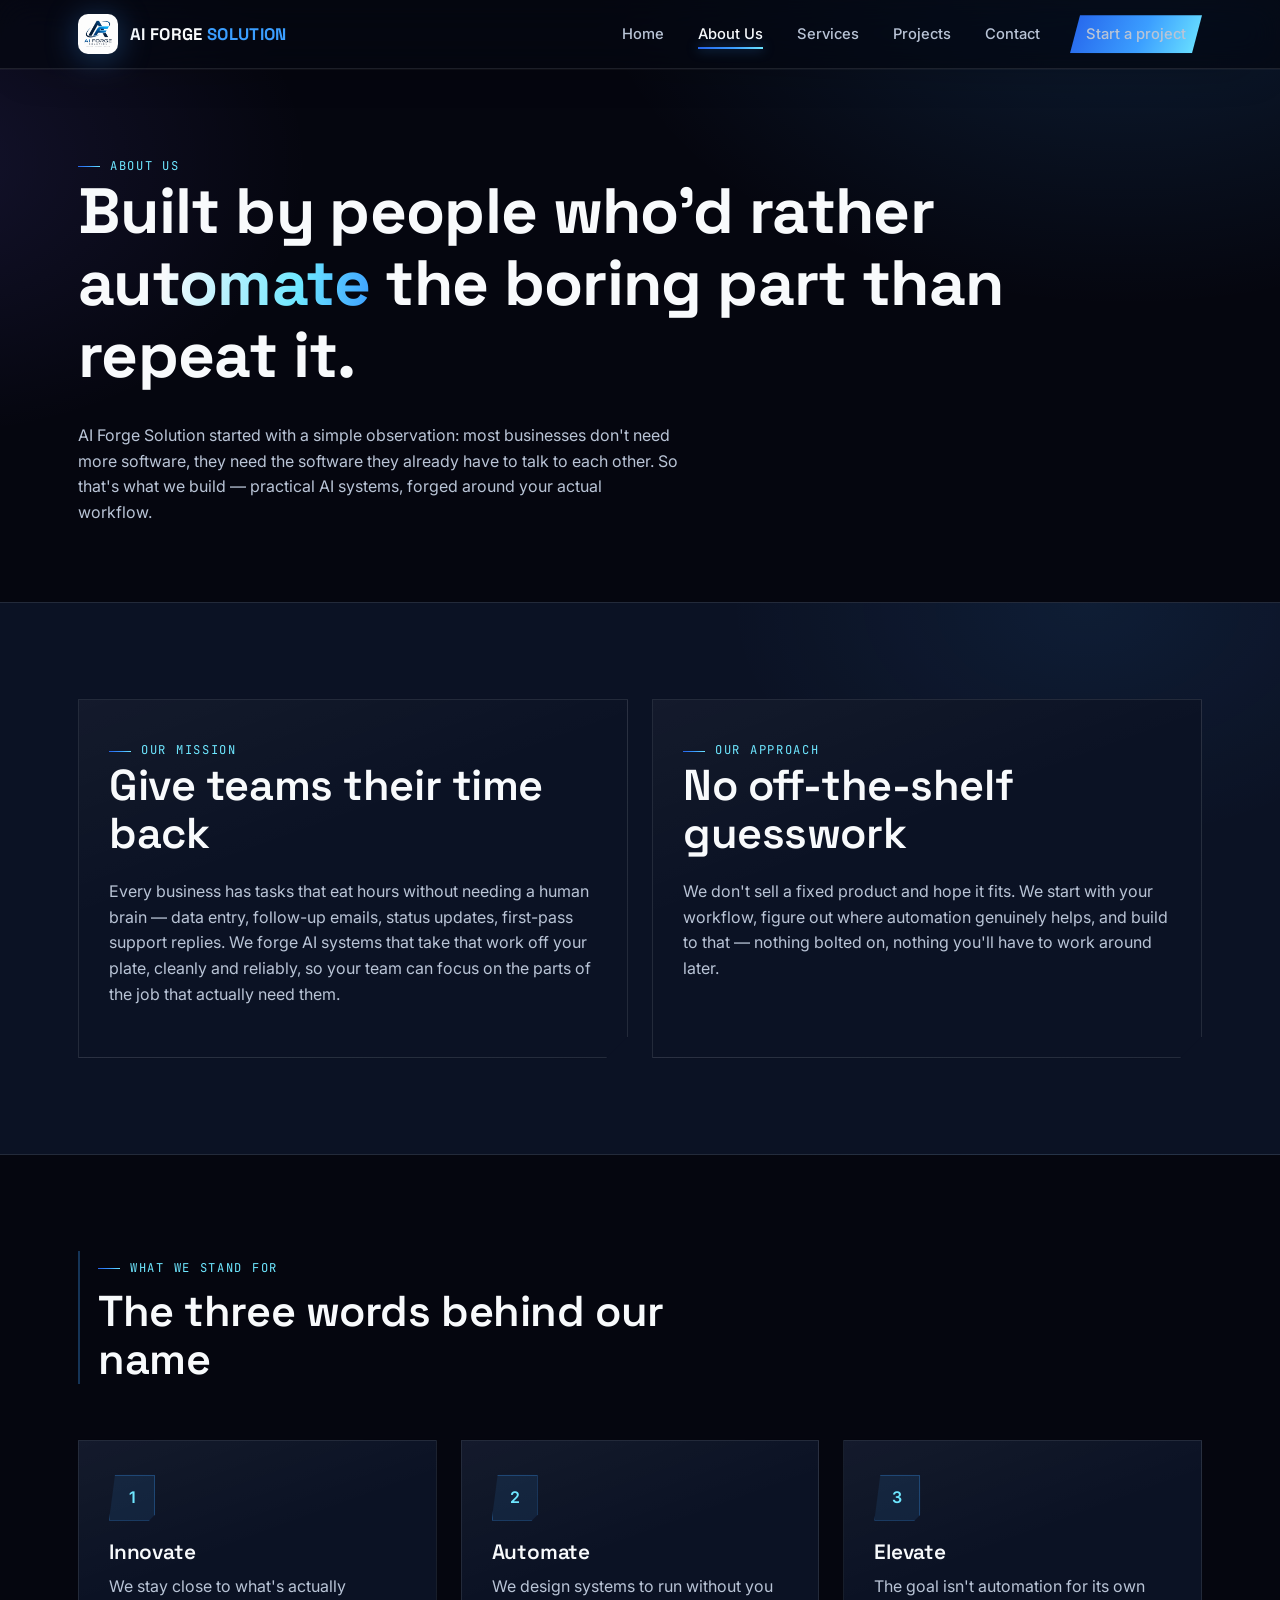
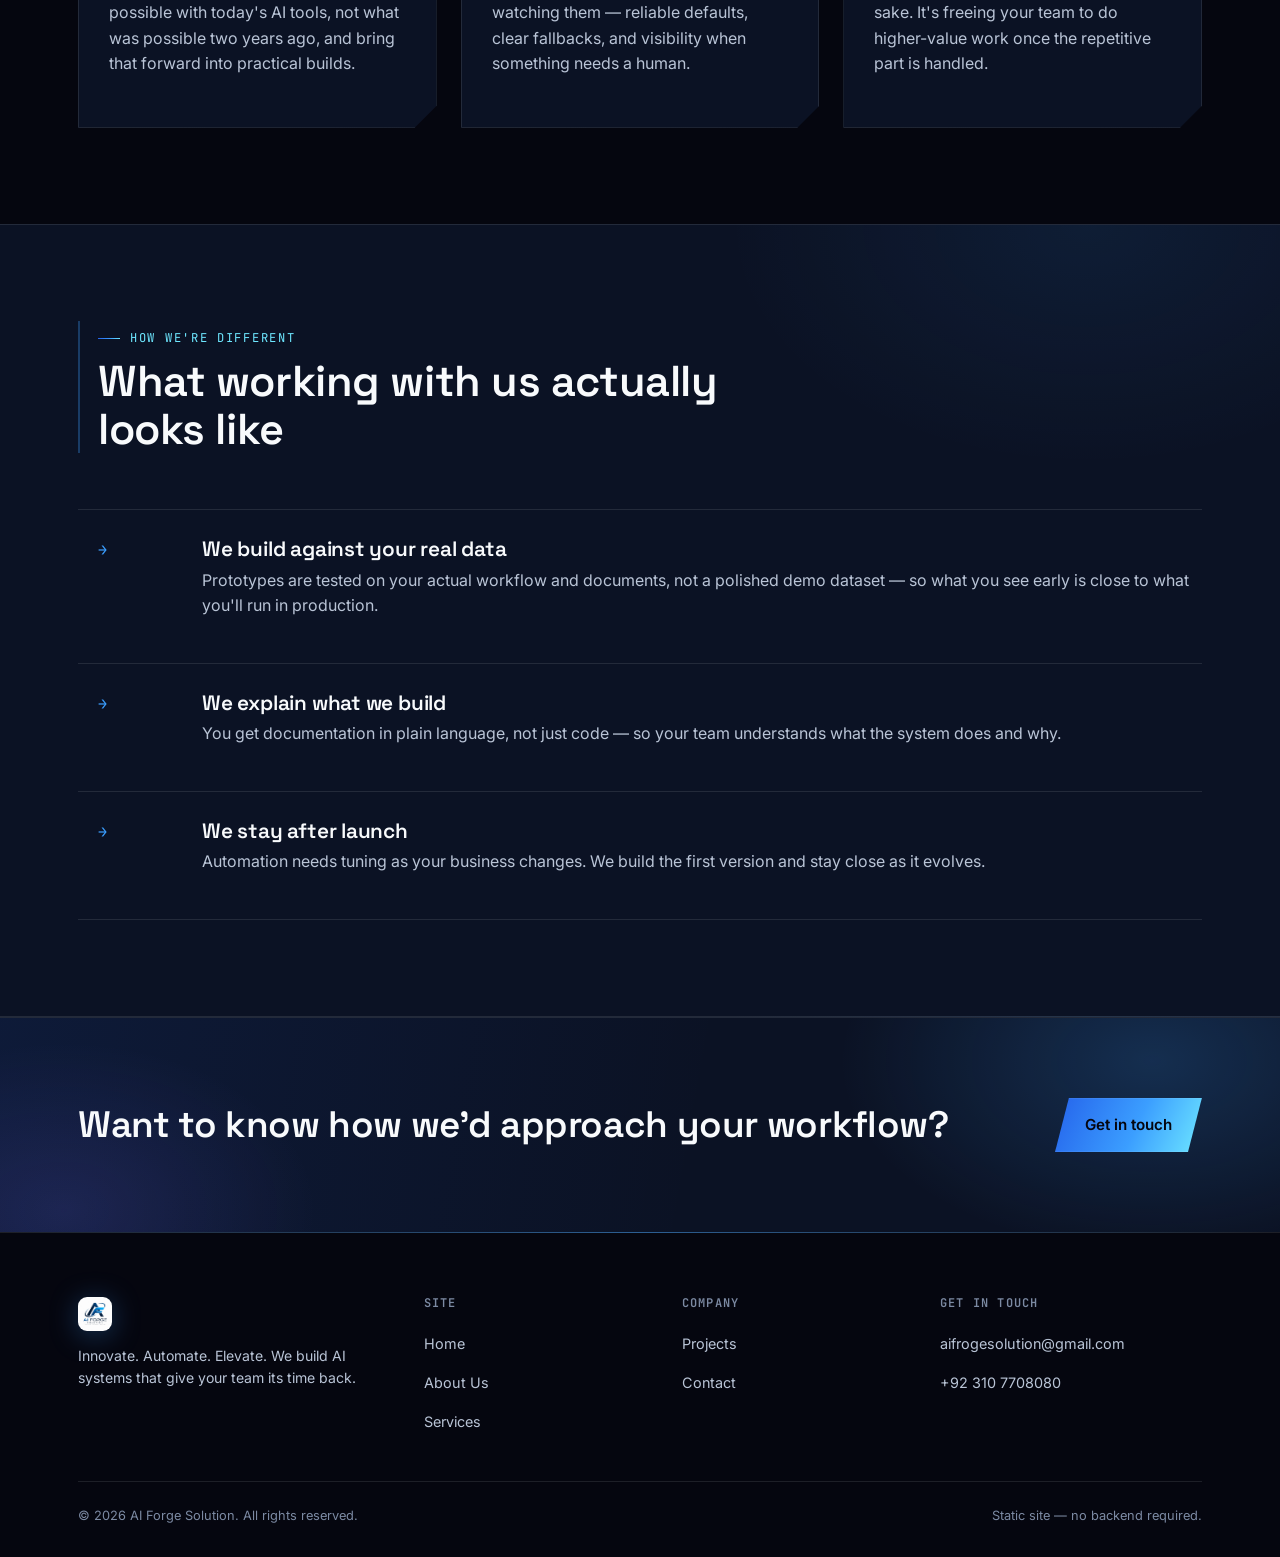
==== about.html @ fad638cb "feat: initial commit for AI Forge Solutions website" ====
﻿<!DOCTYPE html>
<html lang="en">
<head>
<meta charset="UTF-8">
<meta name="viewport" content="width=device-width, initial-scale=1.0">
<title>About Us — AI Forge Solution</title>
<meta name="description" content="Learn what AI Forge Solution stands for, how we work, and why we build AI automation the way we do.">
<link rel="icon" href="images/logo.jpeg">
<link rel="preconnect" href="https://fonts.googleapis.com">
<link href="https://fonts.googleapis.com/css2?family=Space+Grotesk:wght@500;600;700&family=Inter:wght@400;500;600&family=JetBrains+Mono:wght@400;500&display=swap" rel="stylesheet">
<link rel="stylesheet" href="css/style.css">
</head>
<body>

<header class="site-header">
  <nav class="nav">
    <a href="index.html" class="brand">
      <img src="images/logo.jpeg" alt="AI Forge Solution logo">
      <span class="brand-name">AI FORGE <span>SOLUTION</span></span>
    </a>
    <button class="nav-toggle" aria-label="Toggle navigation menu" aria-expanded="false">
      <span></span>
    </button>
    <ul class="nav-links">
      <li><a href="index.html">Home</a></li>
      <li><a href="about.html" class="active">About Us</a></li>
      <li><a href="services.html">Services</a></li>
      <li><a href="projects.html">Projects</a></li>
      <li><a href="contact.html">Contact</a></li>
      <li><a href="contact.html" class="nav-cta">Start a project</a></li>
    </ul>
  </nav>
</header>

<main>

  <section class="page-hero">
    <div class="container">
      <span class="eyebrow">About us</span>
      <h1>Built by people who'd rather <span class="text-grad">automate</span> the boring part than repeat it.</h1>
      <p class="lede">AI Forge Solution started with a simple observation: most businesses don't need more software, they need the software they already have to talk to each other. So that's what we build — practical AI systems, forged around your actual workflow.</p>
    </div>
  </section>

  <section class="section-alt">
    <div class="container grid-2">
      <div class="card">
        <span class="eyebrow">Our mission</span>
        <h2>Give teams their time back</h2>
        <p>Every business has tasks that eat hours without needing a human brain — data entry, follow-up emails, status updates, first-pass support replies. We forge AI systems that take that work off your plate, cleanly and reliably, so your team can focus on the parts of the job that actually need them.</p>
      </div>
      <div class="card">
        <span class="eyebrow">Our approach</span>
        <h2>No off-the-shelf guesswork</h2>
        <p>We don't sell a fixed product and hope it fits. We start with your workflow, figure out where automation genuinely helps, and build to that — nothing bolted on, nothing you'll have to work around later.</p>
      </div>
    </div>
  </section>

  <section>
    <div class="container">
      <div class="section-head">
        <span class="eyebrow">What we stand for</span>
        <h2>The three words behind our name</h2>
      </div>
      <div class="grid-3">
        <div class="card">
          <div class="icon-mark">1</div>
          <h3>Innovate</h3>
          <p>We stay close to what's actually possible with today's AI tools, not what was possible two years ago, and bring that forward into practical builds.</p>
        </div>
        <div class="card">
          <div class="icon-mark">2</div>
          <h3>Automate</h3>
          <p>We design systems to run without you watching them — reliable defaults, clear fallbacks, and visibility when something needs a human.</p>
        </div>
        <div class="card">
          <div class="icon-mark">3</div>
          <h3>Elevate</h3>
          <p>The goal isn't automation for its own sake. It's freeing your team to do higher-value work once the repetitive part is handled.</p>
        </div>
      </div>
    </div>
  </section>

  <section class="section-alt">
    <div class="container">
      <div class="section-head">
        <span class="eyebrow">How we're different</span>
        <h2>What working with us actually looks like</h2>
      </div>
      <div class="process">
        <div class="process-step">
          <span class="idx">→</span>
          <div><h3>We build against your real data</h3><p>Prototypes are tested on your actual workflow and documents, not a polished demo dataset — so what you see early is close to what you'll run in production.</p></div>
        </div>
        <div class="process-step">
          <span class="idx">→</span>
          <div><h3>We explain what we build</h3><p>You get documentation in plain language, not just code — so your team understands what the system does and why.</p></div>
        </div>
        <div class="process-step">
          <span class="idx">→</span>
          <div><h3>We stay after launch</h3><p>Automation needs tuning as your business changes. We build the first version and stay close as it evolves.</p></div>
        </div>
      </div>
    </div>
  </section>

  <section class="cta-band">
    <div class="container">
      <h2>Want to know how we'd approach your workflow?</h2>
      <a href="contact.html" class="btn btn-primary">Get in touch</a>
    </div>
  </section>

</main>

<footer class="site-footer">
  <div class="container">
    <div class="footer-grid">
      <div class="footer-brand">
        <img src="images/logo.jpeg" alt="AI Forge Solution logo">
        <p>Innovate. Automate. Elevate. We build AI systems that give your team its time back.</p>
      </div>
      <div class="footer-col">
        <h4>Site</h4>
        <a href="index.html">Home</a>
        <a href="about.html">About Us</a>
        <a href="services.html">Services</a>
      </div>
      <div class="footer-col">
        <h4>Company</h4>
        <a href="projects.html">Projects</a>
        <a href="contact.html">Contact</a>
      </div>
      <div class="footer-col">
        <h4>Get in touch</h4>
        <a href="mailto:aifrogesolution@gmail.com">aifrogesolution@gmail.com</a>
        <a href="tel:+923107708080">+92 310 7708080</a>
      </div>
    </div>
    <div class="footer-bottom">
      <span>© 2026 AI Forge Solution. All rights reserved.</span>
      <span>Static site — no backend required.</span>
    </div>
  </div>
</footer>

<script src="js/main.js"></script>
</body>
</html>
---- css/style.css ----
/* ========================================================
   AI FORGE SOLUTION — design tokens
   ======================================================== */
:root{
  --navy-deep:   #05060f;
  --navy:        #0b1224;
  --navy-soft:   #131f3d;
  --blue:        #2563eb;
  --blue-bright: #3b9eff;
  --cyan:        #6ee7ff;
  --violet:      #7c6cff;
  --white:       #f8fafc;
  --mist:        #b9c4d6;
  --slate:       #7c8aa3;
  --line:        rgba(246,248,251,0.10);

  --grad-forge: linear-gradient(115deg, var(--blue) 0%, var(--blue-bright) 55%, var(--cyan) 100%);
  --grad-text:  linear-gradient(100deg, var(--white) 30%, var(--cyan) 75%, var(--blue-bright) 100%);
  --glow-blue:  0 0 0 1px rgba(59,158,255,0.18), 0 20px 60px -20px rgba(37,99,235,0.55);
  --glow-soft:  0 10px 40px -14px rgba(0,0,0,0.6);

  --font-display: "Space Grotesk", "Segoe UI", sans-serif;
  --font-body: "Inter", "Segoe UI", sans-serif;
  --font-mono: "JetBrains Mono", "Courier New", monospace;

  --edge: 14px; /* angular clip amount, echoes the logo's cut geometry */
  --container: 1180px;
}

*,*::before,*::after{ box-sizing:border-box; }
html{ scroll-behavior:smooth; }
body{
  margin:0;
  background:
    radial-gradient(900px 600px at 88% -6%, rgba(59,158,255,0.16), transparent 60%),
    radial-gradient(700px 500px at -6% 18%, rgba(124,108,255,0.12), transparent 55%),
    radial-gradient(1000px 700px at 50% 115%, rgba(37,99,235,0.10), transparent 60%),
    var(--navy-deep);
  background-attachment:fixed;
  color:var(--white);
  font-family:var(--font-body);
  font-size:16px;
  line-height:1.6;
  -webkit-font-smoothing:antialiased;
}
img{ max-width:100%; display:block; }
a{ color:inherit; text-decoration:none; }
ul{ list-style:none; margin:0; padding:0; }
button{ font-family:inherit; }

::selection{ background:rgba(59,158,255,0.32); color:var(--white); }

/* slim custom scrollbar for a more crafted feel */
::-webkit-scrollbar{ width:10px; height:10px; }
::-webkit-scrollbar-track{ background:var(--navy-deep); }
::-webkit-scrollbar-thumb{ background:linear-gradient(180deg, var(--blue), var(--blue-bright)); border-radius:0; border:2px solid var(--navy-deep); }
html{ scrollbar-width:thin; scrollbar-color:var(--blue-bright) var(--navy-deep); }

h1,h2,h3,h4{
  font-family:var(--font-display);
  font-weight:600;
  line-height:1.12;
  margin:0 0 .5em;
  letter-spacing:-0.01em;
}
h1{ font-size:clamp(2.4rem, 5vw, 4.4rem); font-weight:700; }
h2{ font-size:clamp(1.9rem, 3.4vw, 2.7rem); }
h3{ font-size:1.3rem; }
p{ margin:0 0 1em; color:var(--mist); }

.text-grad{
  background:var(--grad-text);
  -webkit-background-clip:text;
  background-clip:text;
  color:transparent;
}

.container{
  max-width:var(--container);
  margin:0 auto;
  padding:0 28px;
}

.eyebrow{
  display:inline-flex;
  align-items:center;
  gap:10px;
  font-family:var(--font-mono);
  font-size:.76rem;
  letter-spacing:.14em;
  text-transform:uppercase;
  color:var(--cyan);
}
.eyebrow::before{
  content:"";
  width:22px; height:1px;
  background:var(--grad-forge);
}

/* focus visibility */
a:focus-visible,button:focus-visible,input:focus-visible,textarea:focus-visible{
  outline:2px solid var(--cyan);
  outline-offset:3px;
}
@media (prefers-reduced-motion: reduce){
  *{ animation-duration:0.001ms !important; animation-iteration-count:1 !important; transition-duration:0.001ms !important; scroll-behavior:auto !important; }
}

/* ========================================================
   HEADER / NAV
   ======================================================== */
.site-header{
  position:sticky; top:0; z-index:100;
  background:rgba(5,7,16,0.72);
  backdrop-filter:blur(16px) saturate(140%);
  -webkit-backdrop-filter:blur(16px) saturate(140%);
  border-bottom:1px solid var(--line);
  box-shadow:0 1px 0 rgba(255,255,255,0.04), 0 20px 40px -30px rgba(0,0,0,0.8);
}
.nav{
  display:flex; align-items:center; justify-content:space-between;
  padding:14px 28px;
  max-width:var(--container);
  margin:0 auto;
}
.brand{ display:flex; align-items:center; gap:12px; }
.brand img{ height:40px; width:auto; border-radius:10px; filter:drop-shadow(0 4px 16px rgba(59,158,255,0.35)); }
.brand-name{ font-family:var(--font-display); font-weight:700; font-size:1.05rem; letter-spacing:.02em; }
.brand-name span{ color:var(--blue-bright); }

.nav-links{ display:flex; align-items:center; gap:2px; }
.nav-links a{
  position:relative;
  padding:10px 16px;
  font-size:.92rem;
  font-weight:500;
  color:var(--mist);
  transition:color .2s ease;
}
.nav-links a::before{
  content:"";
  position:absolute; left:16px; right:16px; bottom:4px; height:1px;
  background:var(--blue-bright);
  transform:scaleX(0);
  transform-origin:left;
  transition:transform .25s ease;
}
.nav-links a:hover{ color:var(--white); }
.nav-links a:hover::before{ transform:scaleX(1); }
.nav-links a.active{ color:var(--white); }
.nav-links a.active::after{
  content:"";
  position:absolute; left:16px; right:16px; bottom:4px; height:2px;
  background:var(--grad-forge);
  box-shadow:0 0 12px rgba(59,158,255,0.7);
}
.nav-links a.active:hover::before{ transform:scaleX(0); }

.nav-cta{
  margin-left:12px;
  padding:10px 22px;
  font-size:.88rem;
  font-weight:700;
  color:var(--navy-deep);
  background:var(--grad-forge);
  clip-path:polygon(10px 0,100% 0,calc(100% - 10px) 100%,0 100%);
  box-shadow:0 8px 24px -8px rgba(59,158,255,0.6);
  transition:filter .2s ease, transform .2s ease, box-shadow .2s ease;
}
.nav-cta:hover{ filter:brightness(1.12); transform:translateY(-2px); box-shadow:0 12px 30px -8px rgba(59,158,255,0.8); }

.nav-toggle{
  display:none;
  background:none; border:none; cursor:pointer;
  width:34px; height:34px;
  align-items:center; justify-content:center;
}
.nav-toggle span, .nav-toggle span::before, .nav-toggle span::after{
  content:""; display:block;
  width:22px; height:2px; background:var(--white);
  position:relative; transition:transform .2s ease, opacity .2s ease;
}
.nav-toggle span::before{ position:absolute; top:-7px; }
.nav-toggle span::after{ position:absolute; top:7px; }

@media (max-width:880px){
  .nav-toggle{ display:flex; }
  .nav-links{
    position:absolute; top:100%; left:0; right:0;
    flex-direction:column; align-items:stretch;
    background:var(--navy);
    border-bottom:1px solid var(--line);
    padding:10px 20px 20px;
    display:none;
  }
  .nav-links.open{ display:flex; }
  .nav-links a{ padding:14px 6px; border-bottom:1px solid var(--line); }
  .nav-cta{ margin:12px 6px 0; text-align:center; }
}

/* ========================================================
   BUTTONS
   ======================================================== */
.btn{
  display:inline-flex; align-items:center; gap:10px;
  padding:15px 30px;
  font-family:var(--font-body);
  font-weight:600; font-size:.95rem;
  cursor:pointer; border:none;
  transition:transform .22s cubic-bezier(.2,.7,.3,1), filter .2s ease, background .2s ease, color .2s ease, box-shadow .22s ease, border-color .2s ease;
}
.btn-primary{
  color:var(--navy-deep);
  background:var(--grad-forge);
  clip-path:polygon(14px 0,100% 0,calc(100% - 14px) 100%,0 100%);
  box-shadow:0 14px 34px -12px rgba(59,158,255,0.65), 0 0 0 1px rgba(255,255,255,0.06) inset;
}
.btn-primary:hover{ transform:translateY(-3px); filter:brightness(1.08); box-shadow:0 20px 44px -12px rgba(59,158,255,0.8); }
.btn-ghost{
  color:var(--white);
  background:rgba(255,255,255,0.02);
  border:1px solid var(--line);
  clip-path:polygon(14px 0,100% 0,calc(100% - 14px) 100%,0 100%);
}
.btn-ghost:hover{ border-color:var(--blue-bright); color:var(--cyan); transform:translateY(-3px); background:rgba(59,158,255,0.06); }

/* ========================================================
   HERO (shared pattern, angular forge motif)
   ======================================================== */
.hero{
  position:relative;
  padding:130px 0 100px;
  overflow:hidden;
  border-bottom:1px solid var(--line);
  background-image:
    linear-gradient(rgba(255,255,255,0.03) 1px, transparent 1px),
    linear-gradient(90deg, rgba(255,255,255,0.03) 1px, transparent 1px);
  background-size:56px 56px;
  background-position:center top;
}
.hero::before{
  /* angular structural echo of the logo's A/F cut */
  content:"";
  position:absolute; top:-16%; right:-10%;
  width:760px; height:760px;
  background:
    linear-gradient(135deg, transparent 48%, rgba(59,158,255,0.14) 50%, transparent 52%),
    radial-gradient(circle at 70% 30%, rgba(59,158,255,0.18), transparent 62%);
  pointer-events:none;
}
.hero::after{
  content:"";
  position:absolute; bottom:-30%; left:-10%;
  width:500px; height:500px;
  background:radial-gradient(circle, rgba(124,108,255,0.14), transparent 65%);
  pointer-events:none;
}
.hero-grid{
  display:grid; grid-template-columns:1.15fr .85fr; gap:60px; align-items:center;
  position:relative; z-index:1;
}
.hero h1{ margin-bottom:.35em; }
.hero .lede{ font-size:1.15rem; max-width:46ch; }
.hero-actions{ display:flex; gap:14px; margin-top:34px; flex-wrap:wrap; }

.hero-mark{
  position:relative;
  justify-self:end;
  width:100%; max-width:360px;
  margin-top: 40px;
  aspect-ratio: 1 / 1;
}
.hero-mark::before{
  content:"";
  position:absolute; inset:-15%;
  background:radial-gradient(circle, rgba(59,158,255,0.22), transparent 68%);
  filter:blur(6px);
  z-index:-1;
}
.hero-mark img{
  width:100%;
  height:100%;
  object-fit: cover;
  border-radius:50%;
  filter:drop-shadow(0 25px 70px rgba(37,99,235,0.45));
  animation:float 6s ease-in-out infinite;
}
@keyframes float{
  0%,100%{ transform:translateY(0); }
  50%{ transform:translateY(-14px); }
}
@media (prefers-reduced-motion: reduce){
  .hero-mark img{ animation:none; }
}

.page-hero{
  padding:80px 0 60px;
}
.page-hero .lede{ max-width:60ch; }

@media (max-width:900px){
  .hero-grid{ grid-template-columns:1fr; }
  .hero-mark{ justify-self:start; max-width:220px; order:-1; }
}

/* ========================================================
   SECTIONS
   ======================================================== */
section{ padding:96px 0; }
.section-alt{
  position:relative;
  background:
    radial-gradient(600px 400px at 85% 0%, rgba(59,158,255,0.08), transparent 60%),
    var(--navy);
  border-top:1px solid var(--line); border-bottom:1px solid var(--line);
}
.section-head{ max-width:640px; margin-bottom:56px; padding-left:18px; border-left:2px solid rgba(59,158,255,0.3); }
.section-head h2{ margin-top:.2em; }
.section-head p{ margin-top:14px; }

/* forge-cut card: angular corners echoing the A/F letterforms */
.card{
  position:relative;
  background:linear-gradient(160deg, rgba(255,255,255,0.035), rgba(255,255,255,0) 40%), var(--navy);
  border:1px solid var(--line);
  padding:34px 30px;
  clip-path:polygon(0 0, 100% 0, 100% calc(100% - 22px), calc(100% - 22px) 100%, 0 100%);
  box-shadow:var(--glow-soft);
  overflow:hidden;
  transition:border-color .25s ease, transform .28s cubic-bezier(.2,.7,.3,1), box-shadow .28s ease;
}
.card::before{
  content:"";
  position:absolute; top:0; left:0; right:0; height:2px;
  background:var(--grad-forge);
  transform:scaleX(0);
  transform-origin:left;
  transition:transform .35s cubic-bezier(.2,.7,.3,1);
}
.card:hover::before{ transform:scaleX(1); }
.card:hover{
  border-color:rgba(59,158,255,0.45);
  transform:translateY(-6px);
  box-shadow:var(--glow-blue);
}

.grid-3{ display:grid; grid-template-columns:repeat(3,1fr); gap:24px; }
.grid-4{ display:grid; grid-template-columns:repeat(4,1fr); gap:22px; }
.grid-2{ display:grid; grid-template-columns:1fr 1fr; gap:24px; }
@media (max-width:900px){
  .grid-3,.grid-4{ grid-template-columns:repeat(2,1fr); }
}
@media (max-width:600px){
  .grid-3,.grid-4,.grid-2{ grid-template-columns:1fr; }
}

.icon-mark{
  width:46px; height:46px;
  display:flex; align-items:center; justify-content:center;
  background:rgba(59,158,255,0.1);
  border:1px solid rgba(59,158,255,0.28);
  margin-bottom:20px;
  clip-path:polygon(6px 0,100% 0,100% calc(100% - 6px),calc(100% - 6px) 100%,0 100%);
  color:var(--cyan);
  font-weight:600;
  box-shadow:0 0 24px -8px rgba(59,158,255,0.5);
}

/* stat strip */
.stat-strip{
  display:grid; grid-template-columns:repeat(4,1fr);
  gap:1px;
  background:var(--line);
  border:1px solid var(--line);
  box-shadow:var(--glow-soft);
}
.stat{
  position:relative;
  background:var(--navy-deep);
  padding:34px 26px;
  text-align:left;
  overflow:hidden;
  transition:background .25s ease;
}
.stat::before{
  content:"";
  position:absolute; top:0; left:0; right:0; height:2px;
  background:var(--grad-forge);
  transform:scaleX(0); transform-origin:left;
  transition:transform .3s ease;
}
.stat:hover::before{ transform:scaleX(1); }
.stat:hover{ background:#080f20; }
.stat .num{ font-family:var(--font-display); font-size:2.3rem; font-weight:700; color:var(--white); }
.stat .num span{ color:var(--blue-bright); text-shadow:0 0 20px rgba(59,158,255,0.5); }
.stat .label{ font-family:var(--font-mono); font-size:.74rem; letter-spacing:.08em; text-transform:uppercase; color:var(--slate); margin-top:8px; }
@media (max-width:760px){ .stat-strip{ grid-template-columns:repeat(2,1fr); } }

/* process / timeline (order carries real info here) */
.process{ display:flex; flex-direction:column; }
.process-step{
  position:relative;
  display:grid; grid-template-columns:80px 1fr;
  gap:24px;
  padding:28px 0 28px 20px;
  border-top:1px solid var(--line);
  transition:padding-left .25s ease, background .25s ease;
}
.process-step::before{
  content:"";
  position:absolute; left:0; top:0; bottom:0; width:2px;
  background:var(--grad-forge);
  transform:scaleY(0);
  transform-origin:top;
  transition:transform .3s ease;
}
.process-step:hover{ padding-left:28px; background:rgba(59,158,255,0.03); }
.process-step:hover::before{ transform:scaleY(1); }
.process-step:last-child{ border-bottom:1px solid var(--line); }
.process-step .idx{ font-family:var(--font-mono); color:var(--blue-bright); font-size:.95rem; }
.process-step h3{ margin-bottom:6px; }

/* CTA band */
.cta-band{
  position:relative;
  padding:80px 0;
  background:var(--navy);
  border-top:1px solid var(--line);
  overflow:hidden;
}
.cta-band::before{
  content:"";
  position:absolute; inset:0;
  background:
    radial-gradient(520px 320px at 90% 20%, rgba(59,158,255,0.2), transparent 60%),
    radial-gradient(420px 280px at 5% 90%, rgba(124,108,255,0.14), transparent 60%),
    linear-gradient(100deg, rgba(37,99,235,0.1), transparent 55%);
}
.cta-band h2{ font-size:clamp(1.7rem, 3vw, 2.3rem); }
.cta-band .container{
  position:relative; z-index:1;
  display:flex; align-items:center; justify-content:space-between; gap:24px; flex-wrap:wrap;
}
.cta-band h2{ margin:0; }

/* team */
.team-card{ text-align:left; }
.team-photo{
  width:100%; aspect-ratio:1/1;
  background:
    radial-gradient(120px 120px at 30% 20%, rgba(59,158,255,0.25), transparent 70%),
    linear-gradient(150deg, var(--navy-soft), var(--navy));
  border:1px solid var(--line);
  margin-bottom:20px;
  display:flex; align-items:center; justify-content:center;
  clip-path:polygon(0 0, 100% 0, 100% calc(100% - 26px), calc(100% - 26px) 100%, 0 100%);
  font-family:var(--font-display); font-size:2.5rem; font-weight:700; color:var(--blue-bright);
  text-shadow:0 0 30px rgba(59,158,255,0.5);
}
.team-card h3{ margin-bottom:2px; }
.team-role{ font-family:var(--font-mono); font-size:.78rem; letter-spacing:.06em; text-transform:uppercase; color:var(--cyan); margin-bottom:12px; display:block; }

/* projects */
.project-card{ display:flex; flex-direction:column; height:100%; min-height:320px; }
.project-block{ margin-bottom:18px; }
.project-block .eyebrow{ margin-bottom:6px; }
.project-block p{ margin:0; }
.project-features{ list-style:none; margin:6px 0 0; padding:0; }
.project-features li{ color:var(--mist); padding:8px 0 8px 22px; position:relative; border-top:1px solid var(--line); font-size:.92rem; }
.project-features li:first-child{ border-top:none; }
.project-features li::before{ content:"→"; position:absolute; left:0; color:var(--blue-bright); }
.project-note{ font-size:.82rem; color:var(--slate); border-left:2px solid rgba(59,158,255,0.3); padding-left:14px; margin:0 0 20px; }
.project-tag-row{ display:flex; gap:8px; flex-wrap:wrap; margin-top:auto; padding-top:20px; }
.tag{
  font-family:var(--font-mono); font-size:.7rem; letter-spacing:.05em; text-transform:uppercase;
  color:var(--slate); border:1px solid var(--line); padding:5px 10px;
  transition:border-color .2s ease, color .2s ease;
}
.card:hover .tag{ border-color:rgba(59,158,255,0.3); color:var(--mist); }

/* in-card screenshot (regular cards) */
.project-card-shot{ margin: 4px 0 22px; }
.project-shot-sm{
  border: 1px solid rgba(59,158,255,0.2);
  overflow: hidden;
  background: #0d0d0d;
  clip-path: polygon(0 0, 100% 0, 100% calc(100% - 10px), calc(100% - 10px) 100%, 0 100%);
  box-shadow: 0 8px 30px -8px rgba(37,99,235,0.3), 0 0 60px -20px rgba(110,231,255,0.12);
  transition: box-shadow 0.3s ease, transform 0.3s ease;
}
.project-shot-sm .project-shot-bar{ padding: 8px 12px; }
.project-shot-sm .project-shot-bar span{ width: 8px; height: 8px; }
.project-shot-sm img{
  width:100%;
  height: 220px;
  object-fit: cover;
  object-position: top;
  display:block;
  opacity:0.92;
  transition: opacity 0.3s ease, transform 0.4s ease;
}
.card:hover .project-shot-sm{
  box-shadow: 0 12px 40px -8px rgba(37,99,235,0.5), 0 0 80px -15px rgba(110,231,255,0.2);
  transform: translateY(-2px);
}
.card:hover .project-shot-sm img{ opacity: 1; transform: scale(1.02); }

/* ── featured project card ───────────────────────────────── */
#projects-featured{ margin-bottom:40px; }

.project-featured{
  border:1px solid rgba(59,158,255,0.22) !important;
  background: linear-gradient(135deg, rgba(11,18,36,0.95) 0%, rgba(19,31,61,0.85) 100%) !important;
  box-shadow: 0 0 0 1px rgba(59,158,255,0.10), 0 30px 80px -20px rgba(37,99,235,0.35), inset 0 1px 0 rgba(255,255,255,0.04) !important;
  padding: 0 !important;
  overflow: hidden;
  position: relative;
}
.project-featured::before{
  content:"";
  position:absolute; inset:0;
  background: radial-gradient(600px 400px at 70% 50%, rgba(59,158,255,0.06), transparent 70%);
  pointer-events:none;
}

.project-featured-inner{
  display: grid;
  grid-template-columns: 1fr 1fr;
  gap: 0;
  align-items: center;
  min-height: 520px;
}

.project-featured-content{
  padding: 48px 48px 48px 48px;
  display: flex;
  flex-direction: column;
}

.project-badge{
  display: inline-flex;
  align-items: center;
  gap: 8px;
  font-family: var(--font-mono);
  font-size: .68rem;
  letter-spacing: .1em;
  text-transform: uppercase;
  color: var(--cyan);
  border: 1px solid rgba(110,231,255,0.3);
  background: rgba(110,231,255,0.06);
  padding: 5px 14px;
  margin-bottom: 20px;
  width: fit-content;
}
.project-badge::before{
  content:"";
  width:6px; height:6px;
  border-radius:50%;
  background:var(--cyan);
  box-shadow: 0 0 8px var(--cyan);
  animation: pulse-dot 2s ease-in-out infinite;
}
@keyframes pulse-dot{
  0%,100%{ opacity:1; transform:scale(1); }
  50%{ opacity:.5; transform:scale(0.75); }
}

.project-featured h3{
  font-size: clamp(1.3rem, 2.5vw, 1.8rem);
  margin: 0 0 24px;
  line-height: 1.25;
  background: var(--grad-text);
  -webkit-background-clip: text;
  -webkit-text-fill-color: transparent;
  background-clip: text;
}

/* screenshot side */
.project-featured-shot{
  padding: 32px 40px 32px 0;
  display: flex;
  align-items: center;
  justify-content: center;
  position: relative;
}

.project-shot-frame{
  width: 100%;
  border-radius: 0;
  border: 1px solid rgba(59,158,255,0.25);
  overflow: hidden;
  background: #0d0d0d;
  box-shadow:
    0 0 0 1px rgba(59,158,255,0.12),
    0 20px 60px -10px rgba(37,99,235,0.45),
    0 0 120px -30px rgba(110,231,255,0.2);
  position: relative;
  clip-path: polygon(0 0, 100% 0, 100% calc(100% - 12px), calc(100% - 12px) 100%, 0 100%);
  transition: box-shadow 0.4s ease, transform 0.4s ease;
}
.project-featured:hover .project-shot-frame{
  box-shadow:
    0 0 0 1px rgba(59,158,255,0.3),
    0 30px 80px -10px rgba(37,99,235,0.6),
    0 0 160px -20px rgba(110,231,255,0.3);
  transform: translateY(-4px) scale(1.01);
}

/* fake browser chrome bar */
.project-shot-bar{
  display: flex;
  gap: 6px;
  align-items: center;
  padding: 10px 14px;
  background: rgba(255,255,255,0.04);
  border-bottom: 1px solid rgba(255,255,255,0.06);
}
.project-shot-bar span{
  width: 10px; height: 10px;
  border-radius: 50%;
}
.project-shot-bar span:nth-child(1){ background: #ff5f57; }
.project-shot-bar span:nth-child(2){ background: #ffbd2e; }
.project-shot-bar span:nth-child(3){ background: #28c840; }

.project-shot-frame img{
  width: 100%;
  display: block;
  opacity: 0.92;
  transition: opacity 0.3s ease;
}
.project-featured:hover .project-shot-frame img{ opacity: 1; }

/* responsive */
@media (max-width: 900px){
  .project-featured-inner{ grid-template-columns: 1fr; min-height:auto; }
  .project-featured-content{ padding: 36px 28px 24px; }
  .project-featured-shot{ padding: 0 28px 36px; }
}

/* pricing-ish / service detail */
.service-detail{
  display:grid; grid-template-columns:.9fr 1.1fr; gap:60px; align-items:start;
  padding:60px 0;
  border-top:1px solid var(--line);
}
.service-detail:last-child{ padding-bottom:0; }
.service-detail ul{ margin-top:18px; }
.service-detail li{
  color:var(--mist); padding:10px 0 10px 24px; position:relative;
  border-top:1px solid var(--line);
}
.service-detail li:first-child{ border-top:none; }
.service-detail li::before{ content:"→"; position:absolute; left:0; color:var(--blue-bright); }
@media (max-width:820px){ .service-detail{ grid-template-columns:1fr; gap:24px; } }

/* forms */
.form-grid{ display:grid; grid-template-columns:1fr 1fr; gap:20px; }
.field{ display:flex; flex-direction:column; gap:8px; }
.field.full{ grid-column:1/-1; }
.field label{ font-family:var(--font-mono); font-size:.74rem; letter-spacing:.08em; text-transform:uppercase; color:var(--slate); }
.field input, .field select, .field textarea{
  background:rgba(255,255,255,0.02);
  border:1px solid var(--line);
  color:var(--white);
  padding:14px 15px;
  font-family:var(--font-body); font-size:.95rem;
  transition:border-color .2s ease, box-shadow .2s ease, background .2s ease;
}
.field textarea{ resize:vertical; min-height:130px; }
.field input:focus, .field select:focus, .field textarea:focus{
  border-color:var(--blue-bright);
  outline:none;
  background:rgba(59,158,255,0.04);
  box-shadow:0 0 0 3px rgba(59,158,255,0.15);
}
.form-note{ font-size:.82rem; color:var(--slate); margin-top:10px; }
@media (max-width:640px){ .form-grid{ grid-template-columns:1fr; } }

.contact-info-card{ display:flex; flex-direction:column; gap:26px; }
.contact-line{ display:flex; gap:16px; align-items:flex-start; }
.contact-line h4{ margin:0 0 4px; font-family:var(--font-body); font-size:.95rem; color:var(--white); }
.contact-line p{ margin:0; font-size:.9rem; }
.contact-line a{ transition:color .2s ease; }
.contact-line a:hover{ color:var(--cyan); }

/* footer */
.site-footer{
  position:relative;
  border-top:1px solid var(--line);
  padding:64px 0 30px;
  background:var(--navy-deep);
}
.site-footer::before{
  content:"";
  position:absolute; top:-1px; left:0; right:0; height:1px;
  background:linear-gradient(90deg, transparent, rgba(59,158,255,0.5), transparent);
}
.footer-grid{ display:grid; grid-template-columns:1.4fr 1fr 1fr 1.2fr; gap:40px; margin-bottom:40px; }
.footer-brand img{ height:34px; margin-bottom:14px; border-radius:9px; filter:drop-shadow(0 4px 14px rgba(59,158,255,0.3)); }
.footer-brand p{ font-size:.88rem; max-width:32ch; }
.footer-col{
  display:flex;
  flex-direction:column;
  flex-wrap:nowrap;
  gap:0;
}
.footer-col h4{
  font-family:var(--font-mono);
  font-size:.75rem;
  letter-spacing:.1em;
  text-transform:uppercase;
  color:var(--slate);
  margin-bottom:14px;
}
.footer-col a{
  position:relative;
  display:block;
  width:fit-content;
  font-size:.9rem;
  color:var(--mist);
  padding:8px 0;
  transition:color .2s ease;
}
.footer-col a::after{
  content:"";
  position:absolute; left:0; right:0; bottom:2px; height:1px;
  background:var(--cyan);
  transform:scaleX(0); transform-origin:left;
  transition:transform .25s ease;
}
.footer-col a:hover{ color:var(--cyan); }
.footer-col a:hover::after{ transform:scaleX(1); }
.footer-bottom{
  display:flex; justify-content:space-between; align-items:center; flex-wrap:wrap; gap:10px;
  border-top:1px solid var(--line); padding-top:24px;
  font-size:.8rem; color:var(--slate);
}
@media (max-width:860px){ .footer-grid{ grid-template-columns:1fr 1fr; } }
@media (max-width:520px){ .footer-grid{ grid-template-columns:1fr; } }

/* misc utility */
.center{ text-align:center; margin-left:auto; margin-right:auto; }
.mt-lg{ margin-top:48px; }

/* scroll reveal, applied via IntersectionObserver in main.js */
.reveal-item{
  opacity:0;
  transform:translateY(22px);
  transition:opacity .7s cubic-bezier(.2,.7,.3,1), transform .7s cubic-bezier(.2,.7,.3,1);
}
.reveal-item.in-view{ opacity:1; transform:translateY(0); }
@media (prefers-reduced-motion: reduce){
  .reveal-item{ opacity:1; transform:none; transition:none; }
}
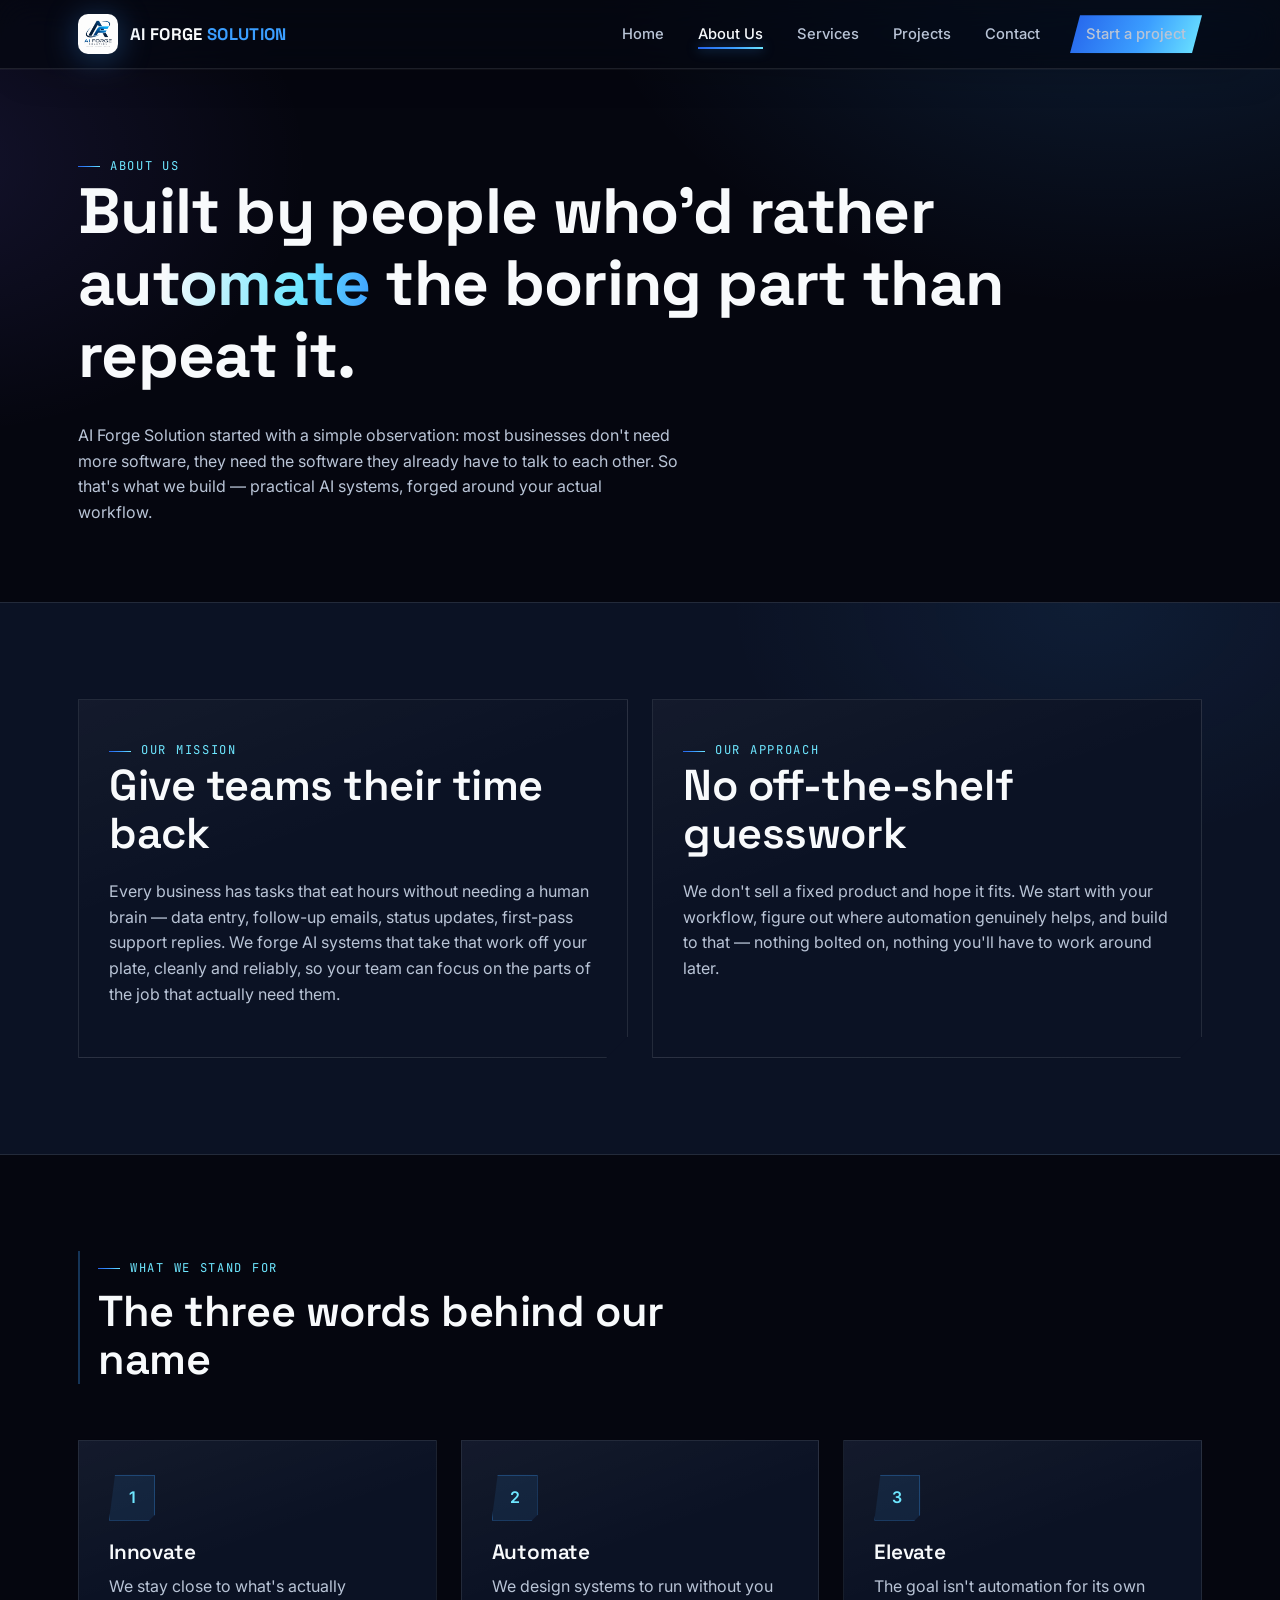
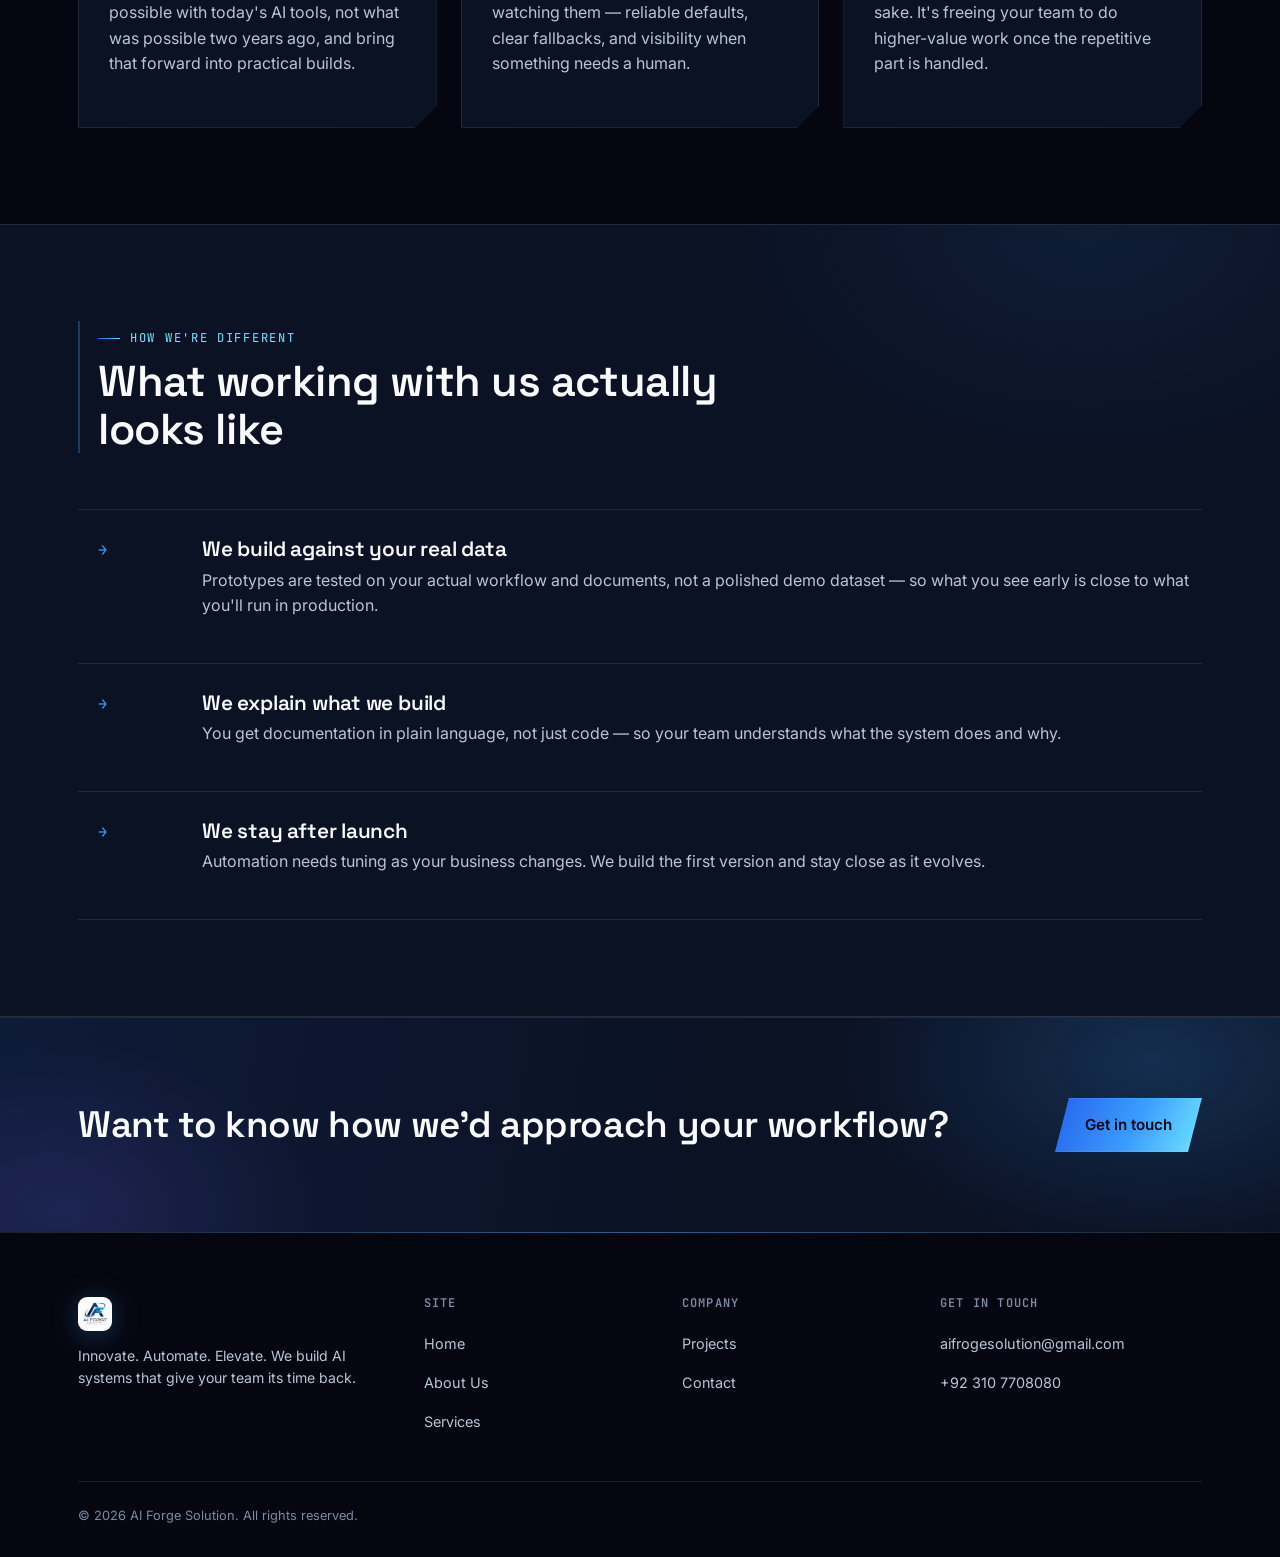
==== commit 08f017fe: "fix: remove static site footer text and enhance mobile responsiveness" ====
--- a/about.html
+++ b/about.html
@@ -1,4 +1,4 @@
-﻿<!DOCTYPE html>
+<!DOCTYPE html>
 <html lang="en">
 <head>
 <meta charset="UTF-8">
@@ -141,7 +141,6 @@
     </div>
     <div class="footer-bottom">
       <span>© 2026 AI Forge Solution. All rights reserved.</span>
-      <span>Static site — no backend required.</span>
     </div>
   </div>
 </footer>
--- a/css/style.css
+++ b/css/style.css
@@ -28,9 +28,11 @@
 }
 
 *,*::before,*::after{ box-sizing:border-box; }
-html{ scroll-behavior:smooth; }
+html{ scroll-behavior:smooth; overflow-x:hidden; }
 body{
   margin:0;
+  width:100%;
+  overflow-x:hidden;
   background:
     radial-gradient(900px 600px at 88% -6%, rgba(59,158,255,0.16), transparent 60%),
     radial-gradient(700px 500px at -6% 18%, rgba(124,108,255,0.12), transparent 55%),
@@ -172,30 +174,55 @@
 .nav-toggle{
   display:none;
   background:none; border:none; cursor:pointer;
-  width:34px; height:34px;
+  width:38px; height:38px;
   align-items:center; justify-content:center;
+  padding:0;
 }
 .nav-toggle span, .nav-toggle span::before, .nav-toggle span::after{
   content:""; display:block;
   width:22px; height:2px; background:var(--white);
-  position:relative; transition:transform .2s ease, opacity .2s ease;
+  position:relative; transition:transform .25s ease, opacity .25s ease, background .25s ease;
 }
 .nav-toggle span::before{ position:absolute; top:-7px; }
 .nav-toggle span::after{ position:absolute; top:7px; }
+
+.nav-toggle[aria-expanded="true"] span{ background:transparent; }
+.nav-toggle[aria-expanded="true"] span::before{ transform:translateY(7px) rotate(45deg); background:var(--cyan); }
+.nav-toggle[aria-expanded="true"] span::after{ transform:translateY(-7px) rotate(-45deg); background:var(--cyan); }
 
 @media (max-width:880px){
   .nav-toggle{ display:flex; }
   .nav-links{
     position:absolute; top:100%; left:0; right:0;
     flex-direction:column; align-items:stretch;
-    background:var(--navy);
+    background:rgba(11,18,36,0.98);
+    backdrop-filter:blur(24px);
+    -webkit-backdrop-filter:blur(24px);
     border-bottom:1px solid var(--line);
-    padding:10px 20px 20px;
+    box-shadow:0 24px 50px -10px rgba(0,0,0,0.9);
+    padding:14px 24px 26px;
     display:none;
   }
-  .nav-links.open{ display:flex; }
-  .nav-links a{ padding:14px 6px; border-bottom:1px solid var(--line); }
-  .nav-cta{ margin:12px 6px 0; text-align:center; }
+  .nav-links.open{
+    display:flex;
+    animation: navSlideDown 0.24s cubic-bezier(.2,.7,.3,1);
+  }
+  .nav-links a{
+    padding:14px 8px;
+    border-bottom:1px solid var(--line);
+    font-size:1.02rem;
+  }
+  .nav-cta{
+    margin:16px 0 0;
+    text-align:center;
+    padding:14px 20px;
+    font-size:.95rem;
+    display:block;
+  }
+}
+@keyframes navSlideDown{
+  from{ opacity:0; transform:translateY(-8px); }
+  to{ opacity:1; transform:translateY(0); }
 }
 
 /* ========================================================
@@ -736,8 +763,29 @@
   border-top:1px solid var(--line); padding-top:24px;
   font-size:.8rem; color:var(--slate);
 }
-@media (max-width:860px){ .footer-grid{ grid-template-columns:1fr 1fr; } }
-@media (max-width:520px){ .footer-grid{ grid-template-columns:1fr; } }
+@media (max-width:860px){
+  .footer-grid{ grid-template-columns:1fr 1fr; }
+}
+@media (max-width:600px){
+  .container{ padding:0 18px; }
+  section{ padding:64px 0; }
+  .page-hero{ padding:60px 0 40px; }
+  .hero{ padding:90px 0 50px; }
+  .hero-actions{ flex-direction:column; width:100%; gap:12px; }
+  .hero-actions .btn{ width:100%; justify-content:center; text-align:center; }
+  .card{ padding:26px 20px; }
+  .project-shot-sm img{ height:180px; }
+  .cta-band{ padding:60px 0; }
+  .cta-band .container{ flex-direction:column; align-items:flex-start; gap:20px; }
+  .cta-band .btn{ width:100%; justify-content:center; }
+  .process-step{ grid-template-columns:50px 1fr; gap:16px; padding:22px 0 22px 14px; }
+  .field input, .field select, .field textarea{ font-size:16px; /* prevents mobile iOS zoom */ }
+}
+@media (max-width:520px){
+  .footer-grid{ grid-template-columns:1fr; gap:28px; }
+  .footer-bottom{ flex-direction:column; align-items:flex-start; gap:8px; }
+  .stat-strip{ grid-template-columns:1fr; }
+}
 
 /* misc utility */
 .center{ text-align:center; margin-left:auto; margin-right:auto; }
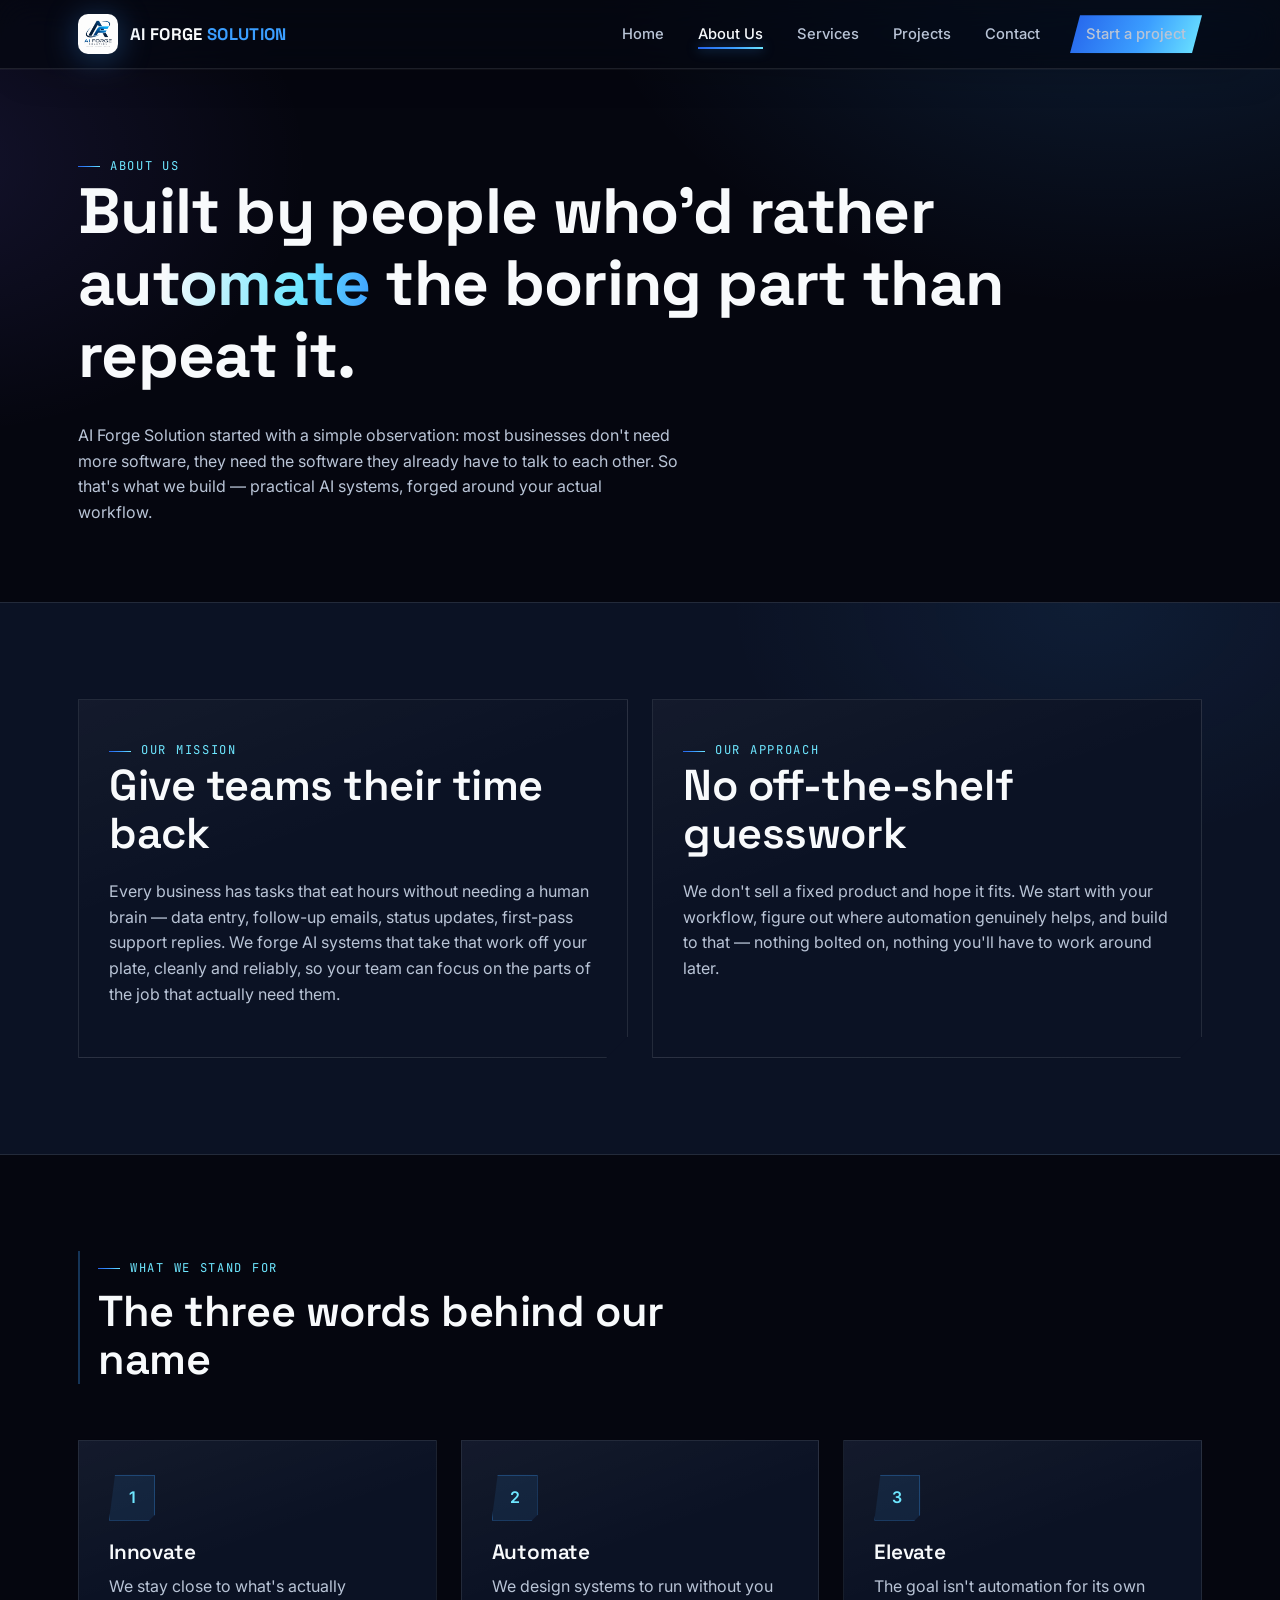
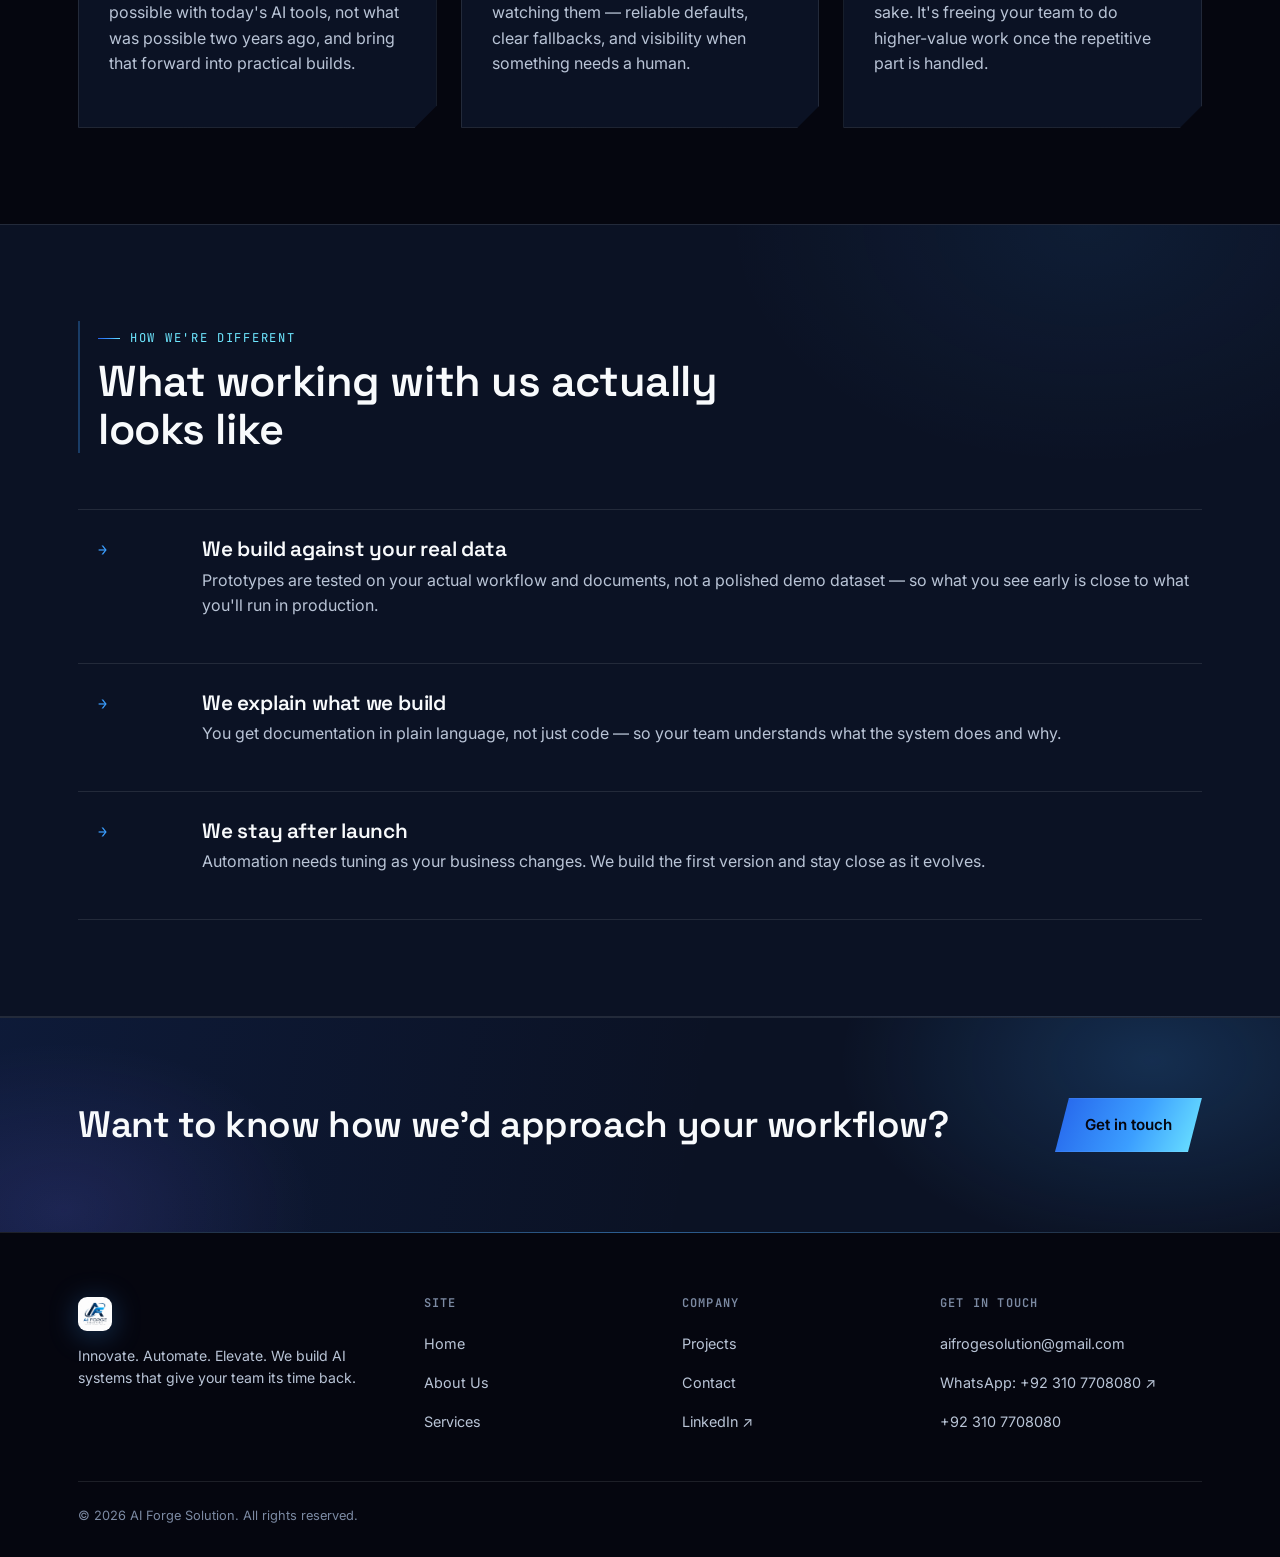
==== commit 2e025b0b: "feat: improve hero with AI console, add WhatsApp & LinkedIn channels, remove team page" ====
--- a/about.html
+++ b/about.html
@@ -132,10 +132,12 @@
         <h4>Company</h4>
         <a href="projects.html">Projects</a>
         <a href="contact.html">Contact</a>
+        <a href="https://www.linkedin.com/company/alforge-solution/" target="_blank" rel="noopener">LinkedIn ↗</a>
       </div>
       <div class="footer-col">
         <h4>Get in touch</h4>
         <a href="mailto:aifrogesolution@gmail.com">aifrogesolution@gmail.com</a>
+        <a href="https://wa.me/923107708080" target="_blank" rel="noopener">WhatsApp: +92 310 7708080 ↗</a>
         <a href="tel:+923107708080">+92 310 7708080</a>
       </div>
     </div>
--- a/css/style.css
+++ b/css/style.css
@@ -290,34 +290,105 @@
 .hero .lede{ font-size:1.15rem; max-width:46ch; }
 .hero-actions{ display:flex; gap:14px; margin-top:34px; flex-wrap:wrap; }
 
-.hero-mark{
+/* ========================================================
+   HERO AI CONSOLE / LIVE MATRIX
+   ======================================================== */
+.hero-console-wrap{
   position:relative;
   justify-self:end;
-  width:100%; max-width:360px;
-  margin-top: 40px;
-  aspect-ratio: 1 / 1;
-}
-.hero-mark::before{
-  content:"";
-  position:absolute; inset:-15%;
-  background:radial-gradient(circle, rgba(59,158,255,0.22), transparent 68%);
-  filter:blur(6px);
+  width:100%;
+  max-width:440px;
+}
+.hero-console-wrap::before{
+  content:"";
+  position:absolute; inset:-20%;
+  background:radial-gradient(circle, rgba(59,158,255,0.22), rgba(124,108,255,0.12) 50%, transparent 70%);
+  filter:blur(18px);
   z-index:-1;
 }
-.hero-mark img{
-  width:100%;
-  height:100%;
-  object-fit: cover;
-  border-radius:50%;
-  filter:drop-shadow(0 25px 70px rgba(37,99,235,0.45));
-  animation:float 6s ease-in-out infinite;
-}
-@keyframes float{
+.hero-console{
+  background:linear-gradient(160deg, rgba(19,31,61,0.95), rgba(11,18,36,0.98));
+  border:1px solid rgba(59,158,255,0.3);
+  box-shadow:0 0 0 1px rgba(59,158,255,0.15), 0 25px 60px -15px rgba(37,99,235,0.5), inset 0 1px 0 rgba(255,255,255,0.08);
+  clip-path:polygon(0 0, 100% 0, 100% calc(100% - 20px), calc(100% - 20px) 100%, 0 100%);
+  overflow:hidden;
+  animation:consoleFloat 6s ease-in-out infinite;
+}
+@keyframes consoleFloat{
   0%,100%{ transform:translateY(0); }
-  50%{ transform:translateY(-14px); }
-}
-@media (prefers-reduced-motion: reduce){
-  .hero-mark img{ animation:none; }
+  50%{ transform:translateY(-10px); }
+}
+
+.console-topbar{
+  display:flex; justify-content:space-between; align-items:center;
+  padding:12px 18px;
+  background:rgba(255,255,255,0.03);
+  border-bottom:1px solid var(--line);
+}
+.console-dots{ display:flex; gap:6px; }
+.console-dots span{ width:9px; height:9px; border-radius:50%; }
+.console-dots span:nth-child(1){ background:#ff5f57; }
+.console-dots span:nth-child(2){ background:#ffbd2e; }
+.console-dots span:nth-child(3){ background:#28c840; }
+
+.console-status{
+  display:inline-flex; align-items:center; gap:8px;
+  font-family:var(--font-mono); font-size:.66rem; letter-spacing:.08em;
+  color:var(--cyan); font-weight:600;
+}
+.console-status .pulse-dot{
+  width:6px; height:6px; border-radius:50%; background:var(--cyan);
+  box-shadow:0 0 8px var(--cyan);
+  animation:pulseDot 1.8s ease-in-out infinite;
+}
+@keyframes pulseDot{
+  0%,100%{ opacity:1; transform:scale(1); }
+  50%{ opacity:0.4; transform:scale(0.8); }
+}
+
+.console-body{ padding:24px 22px; }
+.console-brand-row{
+  display:flex; align-items:center; gap:14px;
+  margin-bottom:20px; padding-bottom:16px;
+  border-bottom:1px solid var(--line);
+}
+.console-logo{
+  width:44px; height:44px; border-radius:10px;
+  filter:drop-shadow(0 0 16px rgba(59,158,255,0.6));
+}
+.console-title{
+  display:block; font-family:var(--font-display); font-size:1.05rem; font-weight:700;
+  color:var(--white); letter-spacing:.04em;
+}
+.console-subtitle{
+  display:block; font-family:var(--font-mono); font-size:.72rem; color:var(--cyan);
+}
+
+.console-pipeline{ display:flex; flex-direction:column; gap:14px; margin-bottom:22px; }
+.pipeline-item{ background:rgba(255,255,255,0.02); border:1px solid var(--line); padding:10px 14px; }
+.pipeline-info{ display:flex; justify-content:space-between; align-items:center; font-size:.8rem; margin-bottom:8px; }
+.pipeline-name{ font-weight:600; color:var(--white); }
+.pipeline-metric{ font-family:var(--font-mono); font-size:.7rem; color:var(--cyan); }
+.pipeline-progress{ width:100%; height:4px; background:rgba(255,255,255,0.08); overflow:hidden; position:relative; }
+.progress-fill{ height:100%; position:relative; }
+.fill-1{ width:92%; background:var(--grad-forge); animation:pulseBar 3s ease-in-out infinite; }
+.fill-2{ width:88%; background:linear-gradient(90deg, var(--blue-bright), var(--cyan)); animation:pulseBar 3.5s ease-in-out infinite; }
+.fill-3{ width:96%; background:linear-gradient(90deg, var(--violet), var(--cyan)); animation:pulseBar 4s ease-in-out infinite; }
+@keyframes pulseBar{
+  0%,100%{ opacity:0.85; }
+  50%{ opacity:1; filter:brightness(1.2); }
+}
+
+.console-footer-stats{
+  display:grid; grid-template-columns:repeat(3, 1fr);
+  gap:8px; padding-top:14px; border-top:1px solid var(--line);
+}
+.cstat{ text-align:center; }
+.cstat-num{ display:block; font-family:var(--font-display); font-size:1rem; font-weight:700; color:var(--white); }
+.cstat-lbl{ display:block; font-family:var(--font-mono); font-size:.65rem; color:var(--slate); text-transform:uppercase; margin-top:2px; }
+
+@media (max-width:900px){
+  .hero-console-wrap{ justify-self:center; max-width:100%; margin-top:20px; }
 }
 
 .page-hero{
@@ -521,7 +592,7 @@
   width:100%;
   height: 220px;
   object-fit: cover;
-  object-position: top;
+  object-position: center;
   display:block;
   opacity:0.92;
   transition: opacity 0.3s ease, transform 0.4s ease;
